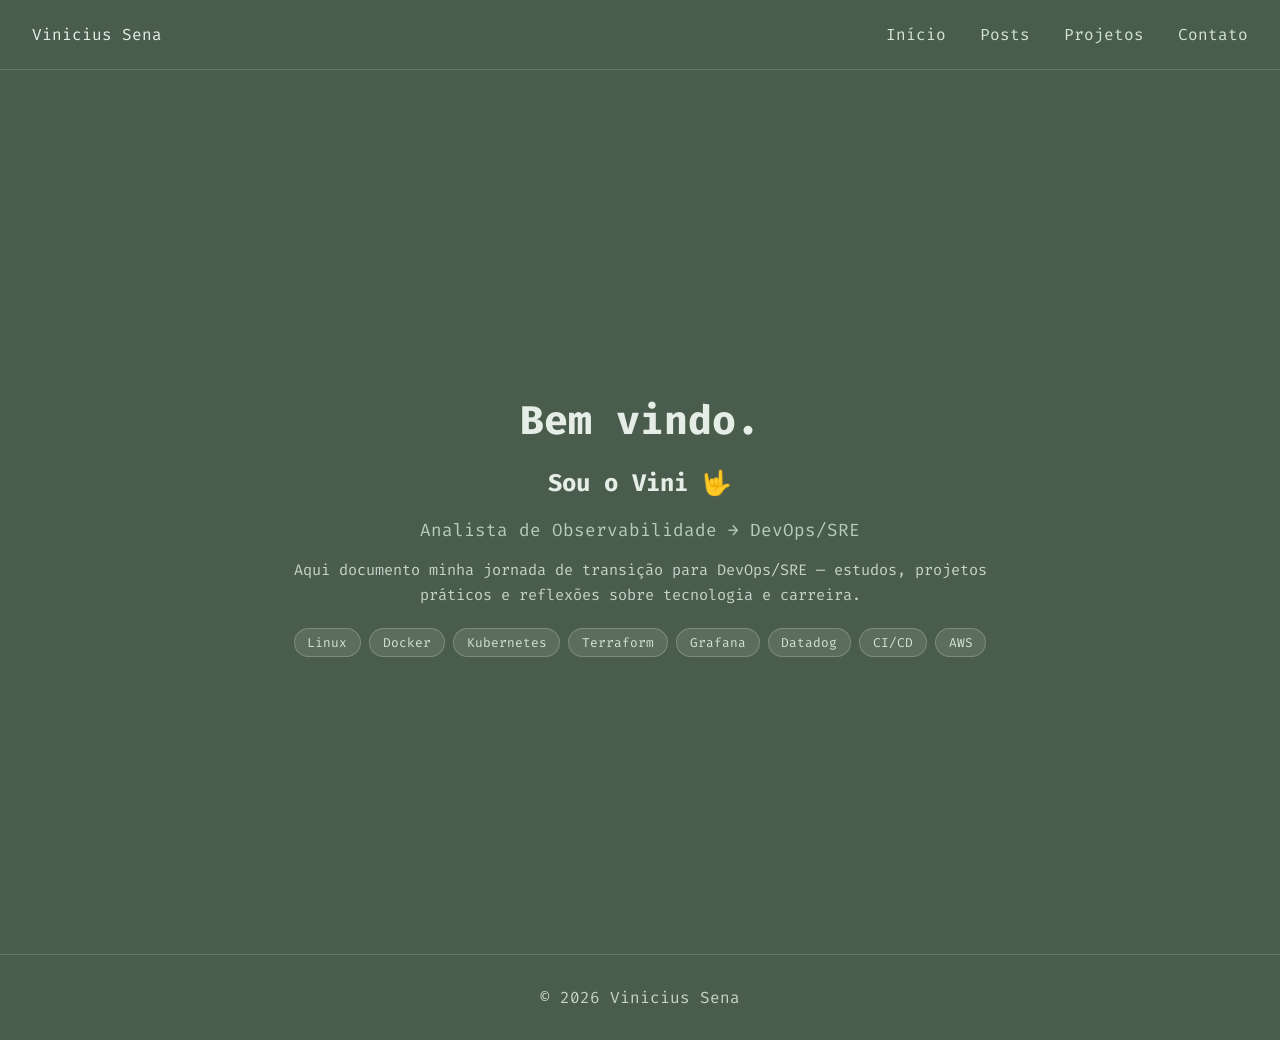
==== index.html @ 737b6272 "Change language from English to Portuguese" ====
<!DOCTYPE html>
<html lang="pt-BR">
<head>
  <meta charset="UTF-8" />
  <meta name="viewport" content="width=device-width, initial-scale=1.0" />
  <title>Vinicius Sena</title>

  <link href="https://fonts.googleapis.com/css2?family=Fira+Code:wght@300;400;500;600&display=swap" rel="stylesheet">
  <link href="https://cdnjs.cloudflare.com/ajax/libs/font-awesome/6.5.0/css/all.min.css" rel="stylesheet">

  <style>
    body {
      margin: 0;
      font-family: 'Fira Code', monospace;
      background-color: #4a5d4c;
      color: #e6ede7;
    }

    header {
      padding: 1.5rem 2rem;
      border-bottom: 1px solid rgba(255,255,255,0.15);
      display: flex;
      justify-content: space-between;
      align-items: center;
    }

    nav a {
      color: #d2e3d4;
      margin-left: 1.5rem;
      text-decoration: none;
      cursor: pointer;
    }

    nav a:hover {
      text-decoration: underline;
    }

    main {
      min-height: calc(100vh - 80px);
      display: flex;
      align-items: center;
      justify-content: center;
      text-align: center;
      padding: 2rem 1rem;
    }

    main.top-align {
      align-items: flex-start;
      padding-top: 3rem;
    }

    .welcome {
      display: none;
      max-width: 700px;
    }

    .welcome.active {
      display: block;
    }

    .welcome h1 {
      font-size: 2.5rem;
      margin-bottom: 0.5rem;
    }

    .welcome .subtitle {
      font-size: 1.1rem;
      color: #b8ccba;
      margin-bottom: 1rem;
    }

    .welcome .description {
      font-size: 0.95rem;
      color: #c7d3c8;
      line-height: 1.7;
    }

    .tags {
      display: flex;
      flex-wrap: wrap;
      gap: 0.5rem;
      justify-content: center;
      margin-top: 1.2rem;
    }

    .tag {
      background: rgba(255,255,255,0.1);
      border: 1px solid rgba(255,255,255,0.2);
      padding: 0.3rem 0.8rem;
      border-radius: 20px;
      font-size: 0.8rem;
      color: #d2e3d4;
    }

    .section {
      display: none;
      max-width: 700px;
      text-align: center;
      width: 100%;
    }

    .section.active {
      display: block;
    }

    .sobre-content {
      text-align: left;
      line-height: 1.8;
    }

    .sobre-content h2 {
      text-align: center;
      margin-bottom: 1.5rem;
    }

    .sobre-content p {
      margin-bottom: 1rem;
      color: #d2e3d4;
    }

    .sobre-content .highlight {
      color: #e6ede7;
      font-weight: 500;
    }

    .contato-links {
      display: flex;
      flex-direction: column;
      gap: 1rem;
      margin-top: 1.5rem;
      align-items: center;
    }

    .contato-links a {
      display: flex;
      align-items: center;
      gap: 0.75rem;
      color: #d2e3d4;
      text-decoration: none;
      background: rgba(255,255,255,0.07);
      border: 1px solid rgba(255,255,255,0.15);
      padding: 0.75rem 1.5rem;
      border-radius: 8px;
      width: 280px;
      transition: background 0.2s;
    }

    .contato-links a:hover {
      background: rgba(255,255,255,0.15);
    }

    footer {
      text-align: center;
      padding: 1rem;
      border-top: 1px solid rgba(255,255,255,0.15);
      color: #c7d3c8;
    }
  </style>
</head>
<body>

  <header>
    <div>Vinicius Sena</div>
    <nav>
      <a onclick="showSection('welcome')">Início</a>
      <a onclick="showSection('posts')">Posts</a>
      <a onclick="showSection('projetos')">Projetos</a>
      <a onclick="showSection('contato')">Contato</a>
    </nav>
  </header>

  <main id="main">

    <div id="welcome" class="welcome active">
      <h1>Bem vindo.</h1><p><h2>Sou o Vini 🤟</h2>
      <p class="subtitle">Analista de Observabilidade → DevOps/SRE</p>
      <p class="description">
        Aqui documento minha jornada de transição para DevOps/SRE — estudos, projetos práticos e reflexões sobre tecnologia e carreira.
      </p>
      <div class="tags">
        <span class="tag">Linux</span>
        <span class="tag">Docker</span>
        <span class="tag">Kubernetes</span>
        <span class="tag">Terraform</span>
        <span class="tag">Grafana</span>
        <span class="tag">Datadog</span>
        <span class="tag">CI/CD</span>
        <span class="tag">AWS</span>
      </div>
    </div>

    <div id="posts" class="section">
      <h2>Posts</h2>
      <p>Em breve vou começar a publicar meus estudos e reflexões aqui.</p>
    </div>

    <div id="projetos" class="section">
      <h2>Projetos</h2>
      <p>Aqui vou compartilhar projetos práticos que estou desenvolvendo.</p>
    </div>

    <div id="contato" class="section">
      <h2>Contato</h2>
      <p style="color:#c7d3c8; margin-bottom: 0.5rem;">Bora trocar uma ideia? Me encontro por aqui:</p>
      <div class="contato-links">
        <a href="http://linkedin.com/in/viniciussena000" target="_blank">
          <i class="fa-brands fa-linkedin"></i> LinkedIn
        </a>
        <a href="https://github.com/viniciussenaa" target="_blank">
          <i class="fa-brands fa-github"></i> GitHub
        </a>
        <a href="https://discord.com/users/360037949141811201" target="_blank">
          <i class="fa-brands fa-discord"></i> Discord
        </a>
        <a href="mailto:viniciussena000@gmail.com">
          <i class="fa-solid fa-envelope"></i> viniciussena000@gmail.com
        </a>
      </div>
    </div>

  </main>

  <footer>
    <p>© 2026 Vinicius Sena</p>
  </footer>

  <script>
    function showSection(sectionId) {
      const welcome = document.getElementById('welcome');
      const sections = document.querySelectorAll('.section');
      const main = document.getElementById('main');

      // esconde tudo
      welcome.classList.remove('active');
      sections.forEach(sec => sec.classList.remove('active'));

      // mostra apenas a seção clicada
      if (sectionId === 'welcome') {
        welcome.classList.add('active');
        main.classList.remove('top-align');
      } else {
        document.getElementById(sectionId).classList.add('active');
        main.classList.add('top-align');
      }
    }
  </script>

</body>
</html>
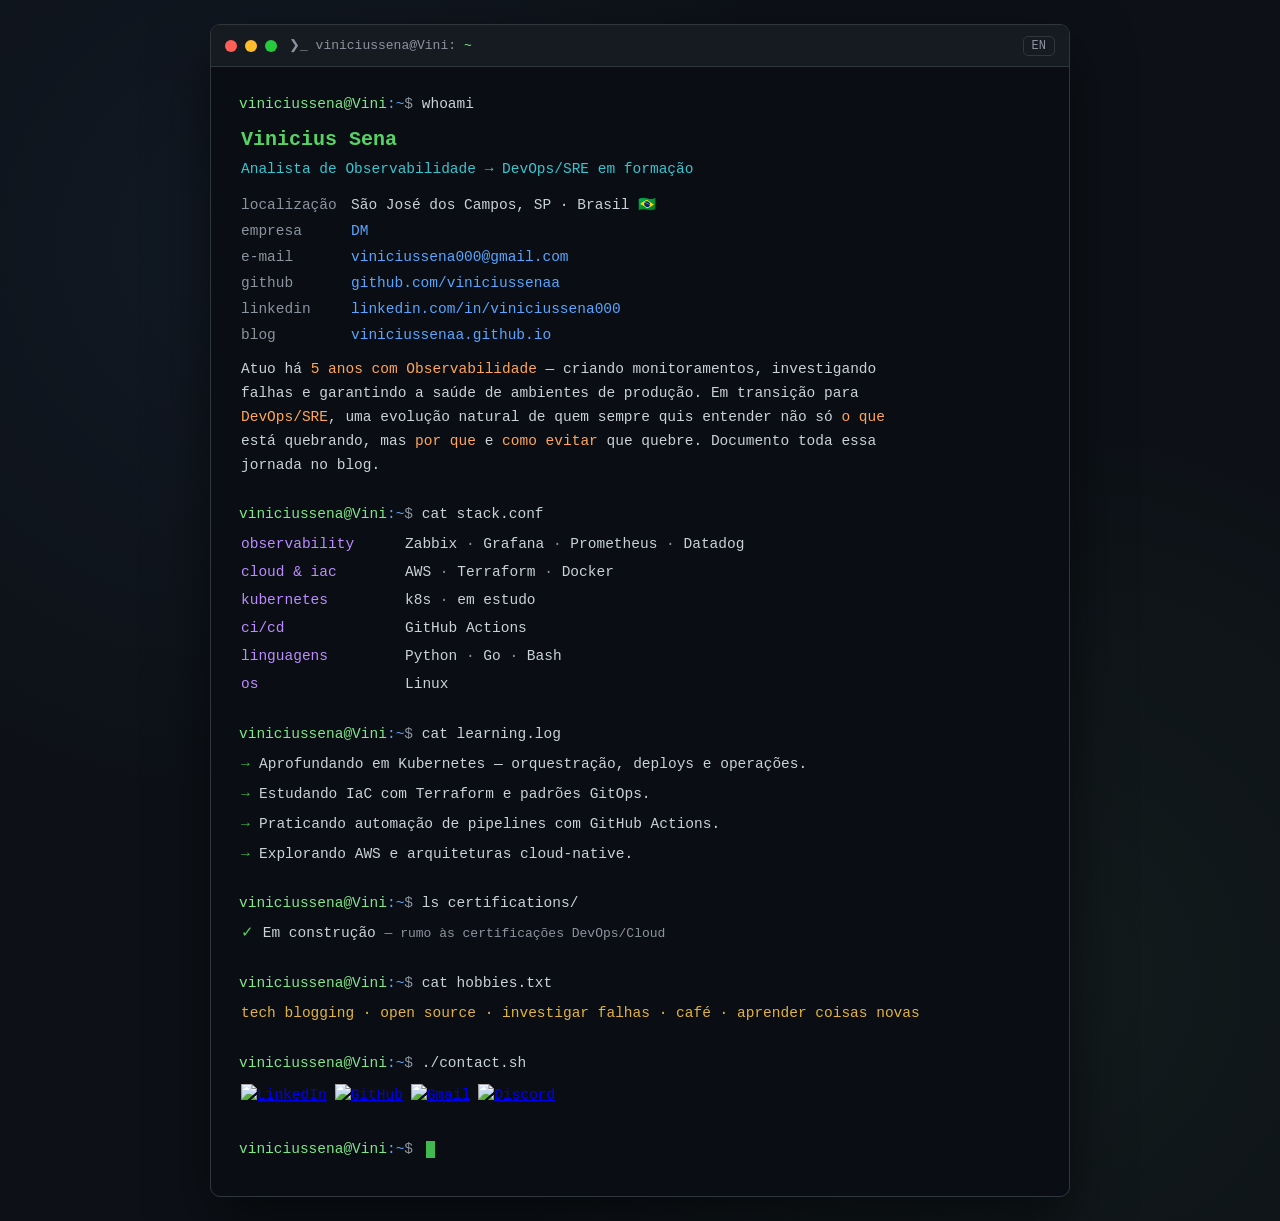
==== commit 91df408c: "Refactor index.html with new styles and layout Updated HTML structure and styles, added terminal-lik" ====
--- a/index.html
+++ b/index.html
@@ -1,249 +1,262 @@
 <!DOCTYPE html>
 <html lang="pt-BR">
 <head>
-  <meta charset="UTF-8" />
-  <meta name="viewport" content="width=device-width, initial-scale=1.0" />
-  <title>Vinicius Sena</title>
-
-  <link href="https://fonts.googleapis.com/css2?family=Fira+Code:wght@300;400;500;600&display=swap" rel="stylesheet">
-  <link href="https://cdnjs.cloudflare.com/ajax/libs/font-awesome/6.5.0/css/all.min.css" rel="stylesheet">
-
-  <style>
-    body {
-      margin: 0;
-      font-family: 'Fira Code', monospace;
-      background-color: #4a5d4c;
-      color: #e6ede7;
-    }
-
-    header {
-      padding: 1.5rem 2rem;
-      border-bottom: 1px solid rgba(255,255,255,0.15);
-      display: flex;
-      justify-content: space-between;
-      align-items: center;
-    }
-
-    nav a {
-      color: #d2e3d4;
-      margin-left: 1.5rem;
-      text-decoration: none;
-      cursor: pointer;
-    }
-
-    nav a:hover {
-      text-decoration: underline;
-    }
-
-    main {
-      min-height: calc(100vh - 80px);
-      display: flex;
-      align-items: center;
-      justify-content: center;
-      text-align: center;
-      padding: 2rem 1rem;
-    }
-
-    main.top-align {
-      align-items: flex-start;
-      padding-top: 3rem;
-    }
-
-    .welcome {
-      display: none;
-      max-width: 700px;
-    }
-
-    .welcome.active {
-      display: block;
-    }
-
-    .welcome h1 {
-      font-size: 2.5rem;
-      margin-bottom: 0.5rem;
-    }
-
-    .welcome .subtitle {
-      font-size: 1.1rem;
-      color: #b8ccba;
-      margin-bottom: 1rem;
-    }
-
-    .welcome .description {
-      font-size: 0.95rem;
-      color: #c7d3c8;
-      line-height: 1.7;
-    }
-
-    .tags {
-      display: flex;
-      flex-wrap: wrap;
-      gap: 0.5rem;
-      justify-content: center;
-      margin-top: 1.2rem;
-    }
-
-    .tag {
-      background: rgba(255,255,255,0.1);
-      border: 1px solid rgba(255,255,255,0.2);
-      padding: 0.3rem 0.8rem;
-      border-radius: 20px;
-      font-size: 0.8rem;
-      color: #d2e3d4;
-    }
-
-    .section {
-      display: none;
-      max-width: 700px;
-      text-align: center;
-      width: 100%;
-    }
-
-    .section.active {
-      display: block;
-    }
-
-    .sobre-content {
-      text-align: left;
-      line-height: 1.8;
-    }
-
-    .sobre-content h2 {
-      text-align: center;
-      margin-bottom: 1.5rem;
-    }
-
-    .sobre-content p {
-      margin-bottom: 1rem;
-      color: #d2e3d4;
-    }
-
-    .sobre-content .highlight {
-      color: #e6ede7;
-      font-weight: 500;
-    }
-
-    .contato-links {
-      display: flex;
-      flex-direction: column;
-      gap: 1rem;
-      margin-top: 1.5rem;
-      align-items: center;
-    }
-
-    .contato-links a {
-      display: flex;
-      align-items: center;
-      gap: 0.75rem;
-      color: #d2e3d4;
-      text-decoration: none;
-      background: rgba(255,255,255,0.07);
-      border: 1px solid rgba(255,255,255,0.15);
-      padding: 0.75rem 1.5rem;
-      border-radius: 8px;
-      width: 280px;
-      transition: background 0.2s;
-    }
-
-    .contato-links a:hover {
-      background: rgba(255,255,255,0.15);
-    }
-
-    footer {
-      text-align: center;
-      padding: 1rem;
-      border-top: 1px solid rgba(255,255,255,0.15);
-      color: #c7d3c8;
-    }
-  </style>
+<meta charset="UTF-8" />
+<meta name="viewport" content="width=device-width, initial-scale=1.0" />
+<title>viniciussena@Vini: ~</title>
+<style>
+  :root {
+    --bg: #0d1117;
+    --term-bg: #0a0e14;
+    --header-bg: #161b22;
+    --border: #30363d;
+    --text: #c9d1d9;
+    --muted: #8b949e;
+    --green: #3fb950;
+    --green-bright: #56d364;
+    --blue: #58a6ff;
+    --cyan: #39c5cf;
+    --purple: #bc8cff;
+    --orange: #ffa657;
+    --yellow: #e3b341;
+    --prompt: #7ee787;
+    --red: #ff7b72;
+  }
+
+  * { margin: 0; padding: 0; box-sizing: border-box; }
+
+  body {
+    background: var(--bg);
+    font-family: "SFMono-Regular", "JetBrains Mono", "Fira Code", Consolas, "Courier New", monospace;
+    color: var(--text);
+    min-height: 100vh;
+    display: flex;
+    align-items: center;
+    justify-content: center;
+    padding: 24px;
+    line-height: 1.65;
+    background-image:
+      radial-gradient(circle at 20% 20%, rgba(88,166,255,0.06), transparent 40%),
+      radial-gradient(circle at 80% 80%, rgba(126,231,135,0.05), transparent 40%);
+  }
+
+  .terminal {
+    width: 100%;
+    max-width: 860px;
+    background: var(--term-bg);
+    border: 1px solid var(--border);
+    border-radius: 10px;
+    box-shadow: 0 24px 60px rgba(0,0,0,0.55);
+    overflow: hidden;
+  }
+
+  /* Title bar */
+  .titlebar {
+    background: var(--header-bg);
+    padding: 10px 14px;
+    display: flex;
+    align-items: center;
+    gap: 12px;
+    border-bottom: 1px solid var(--border);
+    user-select: none;
+  }
+  .tabname {
+    color: var(--muted);
+    font-size: 13px;
+    flex: 1;
+    display: flex;
+    align-items: center;
+    gap: 8px;
+  }
+  .tabname .pwd { color: var(--prompt); }
+  .controls { display: flex; gap: 8px; }
+  .dot {
+    width: 12px; height: 12px; border-radius: 50%;
+    display: inline-block;
+  }
+  .dot.r { background: #ff5f56; }
+  .dot.y { background: #ffbd2e; }
+  .dot.g { background: #27c93f; }
+  .lang-toggle {
+    color: var(--muted);
+    font-size: 12px;
+    border: 1px solid var(--border);
+    border-radius: 5px;
+    padding: 2px 8px;
+    cursor: pointer;
+    background: transparent;
+    font-family: inherit;
+  }
+  .lang-toggle:hover { color: var(--green); border-color: var(--green); }
+
+  /* Body */
+  .screen {
+    padding: 26px 28px 34px;
+    font-size: 14.5px;
+  }
+
+  .prompt-line {
+    margin-top: 26px;
+    color: var(--muted);
+  }
+  .prompt-line:first-child { margin-top: 0; }
+  .user { color: var(--prompt); }
+  .path { color: var(--blue); }
+  .dollar { color: var(--muted); }
+  .cmd { color: var(--text); }
+
+  .output { margin-top: 6px; margin-left: 2px; }
+
+  h1.name {
+    font-size: 20px;
+    color: var(--green-bright);
+    margin-bottom: 2px;
+    font-weight: 700;
+  }
+  .role { color: var(--cyan); margin-bottom: 12px; }
+
+  .kv { margin: 2px 0; }
+  .kv .label { color: var(--muted); display: inline-block; min-width: 110px; }
+  .kv a { color: var(--blue); text-decoration: none; }
+  .kv a:hover { text-decoration: underline; color: var(--green-bright); }
+
+  .desc { color: var(--text); max-width: 680px; margin-top: 10px; }
+  .desc em { color: var(--orange); font-style: normal; }
+
+  /* stack table */
+  .stack-row { display: flex; gap: 14px; margin: 4px 0; flex-wrap: wrap; }
+  .stack-row .cat { color: var(--purple); min-width: 150px; display: inline-block; }
+  .stack-row .vals { color: var(--text); }
+  .dotsep { color: var(--muted); }
+
+  /* experience */
+  .exp-title { color: var(--green-bright); font-weight: 600; }
+  .exp-meta { color: var(--muted); font-size: 13px; margin-bottom: 6px; }
+  .exp-item { margin: 6px 0; padding-left: 18px; position: relative; max-width: 700px; }
+  .exp-item::before { content: "→"; position: absolute; left: 0; color: var(--green); }
+
+  .cert { margin: 4px 0; }
+  .cert .ok { color: var(--green-bright); }
+  .cert a { color: var(--blue); text-decoration: none; }
+  .cert a:hover { text-decoration: underline; }
+  .cert .issuer { color: var(--muted); font-size: 13px; }
+
+  .hobbies { color: var(--yellow); }
+
+  .footer-cmd { margin-top: 28px; }
+  .cursor {
+    display: inline-block;
+    width: 9px; height: 17px;
+    background: var(--green);
+    vertical-align: middle;
+    margin-left: 4px;
+    animation: blink 1.1s step-start infinite;
+  }
+  @keyframes blink { 50% { opacity: 0; } }
+
+  .badges { margin-top: 8px; display: flex; gap: 8px; flex-wrap: wrap; }
+  .badges a { display: inline-block; }
+  .badges img { display: block; height: 26px; }
+
+  @media (max-width: 600px) {
+    body { padding: 10px; }
+    .screen { padding: 18px 16px 26px; font-size: 13.5px; }
+    .stack-row .cat { min-width: 120px; }
+    .kv .label { min-width: 90px; }
+  }
+</style>
 </head>
 <body>
-
-  <header>
-    <div>Vinicius Sena</div>
-    <nav>
-      <a onclick="showSection('welcome')">Início</a>
-      <a onclick="showSection('posts')">Posts</a>
-      <a onclick="showSection('projetos')">Projetos</a>
-      <a onclick="showSection('contato')">Contato</a>
-    </nav>
-  </header>
-
-  <main id="main">
-
-    <div id="welcome" class="welcome active">
-      <h1>Bem vindo.</h1><p><h2>Sou o Vini 🤟</h2>
-      <p class="subtitle">Analista de Observabilidade → DevOps/SRE</p>
-      <p class="description">
-        Aqui documento minha jornada de transição para DevOps/SRE — estudos, projetos práticos e reflexões sobre tecnologia e carreira.
-      </p>
-      <div class="tags">
-        <span class="tag">Linux</span>
-        <span class="tag">Docker</span>
-        <span class="tag">Kubernetes</span>
-        <span class="tag">Terraform</span>
-        <span class="tag">Grafana</span>
-        <span class="tag">Datadog</span>
-        <span class="tag">CI/CD</span>
-        <span class="tag">AWS</span>
-      </div>
+  <div class="terminal">
+    <div class="titlebar">
+      <div class="controls">
+        <span class="dot r"></span>
+        <span class="dot y"></span>
+        <span class="dot g"></span>
+      </div>
+      <div class="tabname">❯_ viniciussena@Vini: <span class="pwd">~</span></div>
+      <button class="lang-toggle" id="langBtn">EN</button>
     </div>
 
-    <div id="posts" class="section">
-      <h2>Posts</h2>
-      <p>Em breve vou começar a publicar meus estudos e reflexões aqui.</p>
+    <div class="screen">
+
+      <!-- whoami -->
+      <div class="prompt-line"><span class="user">viniciussena@Vini</span><span class="path">:~</span><span class="dollar">$</span> <span class="cmd">whoami</span></div>
+      <div class="output">
+        <h1 class="name">Vinicius Sena</h1>
+        <div class="role">Analista de Observabilidade → DevOps/SRE em formação</div>
+        <div class="kv"><span class="label">localização</span>São José dos Campos, SP · Brasil 🇧🇷</div>
+        <div class="kv"><span class="label">empresa</span><a href="https://dm.com.br" target="_blank" rel="noopener">DM</a></div>
+        <div class="kv"><span class="label">e-mail</span><a href="mailto:viniciussena000@gmail.com">viniciussena000@gmail.com</a></div>
+        <div class="kv"><span class="label">github</span><a href="https://github.com/viniciussenaa" target="_blank" rel="noopener">github.com/viniciussenaa</a></div>
+        <div class="kv"><span class="label">linkedin</span><a href="https://linkedin.com/in/viniciussena000" target="_blank" rel="noopener">linkedin.com/in/viniciussena000</a></div>
+        <div class="kv"><span class="label">blog</span><a href="https://viniciussenaa.github.io" target="_blank" rel="noopener">viniciussenaa.github.io</a></div>
+        <div class="desc">
+          Atuo há <em>5 anos com Observabilidade</em> — criando monitoramentos, investigando falhas
+          e garantindo a saúde de ambientes de produção. Em transição para <em>DevOps/SRE</em>,
+          uma evolução natural de quem sempre quis entender não só <em>o que</em> está quebrando,
+          mas <em>por que</em> e <em>como evitar</em> que quebre. Documento toda essa jornada no blog.
+        </div>
+      </div>
+
+      <!-- stack -->
+      <div class="prompt-line"><span class="user">viniciussena@Vini</span><span class="path">:~</span><span class="dollar">$</span> <span class="cmd">cat stack.conf</span></div>
+      <div class="output">
+        <div class="stack-row"><span class="cat">observability</span><span class="vals">Zabbix <span class="dotsep">·</span> Grafana <span class="dotsep">·</span> Prometheus <span class="dotsep">·</span> Datadog</span></div>
+        <div class="stack-row"><span class="cat">cloud & iac</span><span class="vals">AWS <span class="dotsep">·</span> Terraform <span class="dotsep">·</span> Docker</span></div>
+        <div class="stack-row"><span class="cat">kubernetes</span><span class="vals">k8s <span class="dotsep">·</span> em estudo</span></div>
+        <div class="stack-row"><span class="cat">ci/cd</span><span class="vals">GitHub Actions</span></div>
+        <div class="stack-row"><span class="cat">linguagens</span><span class="vals">Python <span class="dotsep">·</span> Go <span class="dotsep">·</span> Bash</span></div>
+        <div class="stack-row"><span class="cat">os</span><span class="vals">Linux</span></div>
+      </div>
+
+      <!-- learning -->
+      <div class="prompt-line"><span class="user">viniciussena@Vini</span><span class="path">:~</span><span class="dollar">$</span> <span class="cmd">cat learning.log</span></div>
+      <div class="output">
+        <div class="exp-item">Aprofundando em Kubernetes — orquestração, deploys e operações.</div>
+        <div class="exp-item">Estudando IaC com Terraform e padrões GitOps.</div>
+        <div class="exp-item">Praticando automação de pipelines com GitHub Actions.</div>
+        <div class="exp-item">Explorando AWS e arquiteturas cloud-native.</div>
+      </div>
+
+      <!-- certifications -->
+      <div class="prompt-line"><span class="user">viniciussena@Vini</span><span class="path">:~</span><span class="dollar">$</span> <span class="cmd">ls certifications/</span></div>
+      <div class="output">
+        <div class="cert"><span class="ok">✓</span> Em construção <span class="issuer">— rumo às certificações DevOps/Cloud</span></div>
+      </div>
+
+      <!-- hobbies -->
+      <div class="prompt-line"><span class="user">viniciussena@Vini</span><span class="path">:~</span><span class="dollar">$</span> <span class="cmd">cat hobbies.txt</span></div>
+      <div class="output">
+        <div class="hobbies">tech blogging · open source · investigar falhas · café · aprender coisas novas</div>
+      </div>
+
+      <!-- contact / social badges -->
+      <div class="prompt-line"><span class="user">viniciussena@Vini</span><span class="path">:~</span><span class="dollar">$</span> <span class="cmd">./contact.sh</span></div>
+      <div class="output">
+        <div class="badges">
+          <a href="https://linkedin.com/in/viniciussena000" target="_blank" rel="noopener"><img src="https://img.shields.io/badge/LinkedIn-0A66C2?style=for-the-badge&logo=linkedin&logoColor=white" alt="LinkedIn" /></a>
+          <a href="https://github.com/viniciussenaa" target="_blank" rel="noopener"><img src="https://img.shields.io/badge/GitHub-181717?style=for-the-badge&logo=github&logoColor=white" alt="GitHub" /></a>
+          <a href="mailto:viniciussena000@gmail.com"><img src="https://img.shields.io/badge/Gmail-EA4335?style=for-the-badge&logo=gmail&logoColor=white" alt="Gmail" /></a>
+          <a href="https://discord.com/users/360037949141811201" target="_blank" rel="noopener"><img src="https://img.shields.io/badge/Discord-5865F2?style=for-the-badge&logo=discord&logoColor=white" alt="Discord" /></a>
+        </div>
+      </div>
+
+      <!-- final prompt -->
+      <div class="prompt-line footer-cmd"><span class="user">viniciussena@Vini</span><span class="path">:~</span><span class="dollar">$</span> <span class="cursor"></span></div>
+
     </div>
-
-    <div id="projetos" class="section">
-      <h2>Projetos</h2>
-      <p>Aqui vou compartilhar projetos práticos que estou desenvolvendo.</p>
-    </div>
-
-    <div id="contato" class="section">
-      <h2>Contato</h2>
-      <p style="color:#c7d3c8; margin-bottom: 0.5rem;">Bora trocar uma ideia? Me encontro por aqui:</p>
-      <div class="contato-links">
-        <a href="http://linkedin.com/in/viniciussena000" target="_blank">
-          <i class="fa-brands fa-linkedin"></i> LinkedIn
-        </a>
-        <a href="https://github.com/viniciussenaa" target="_blank">
-          <i class="fa-brands fa-github"></i> GitHub
-        </a>
-        <a href="https://discord.com/users/360037949141811201" target="_blank">
-          <i class="fa-brands fa-discord"></i> Discord
-        </a>
-        <a href="mailto:viniciussena000@gmail.com">
-          <i class="fa-solid fa-envelope"></i> viniciussena000@gmail.com
-        </a>
-      </div>
-    </div>
-
-  </main>
-
-  <footer>
-    <p>© 2026 Vinicius Sena</p>
-  </footer>
+  </div>
 
   <script>
-    function showSection(sectionId) {
-      const welcome = document.getElementById('welcome');
-      const sections = document.querySelectorAll('.section');
-      const main = document.getElementById('main');
-
-      // esconde tudo
-      welcome.classList.remove('active');
-      sections.forEach(sec => sec.classList.remove('active'));
-
-      // mostra apenas a seção clicada
-      if (sectionId === 'welcome') {
-        welcome.classList.add('active');
-        main.classList.remove('top-align');
-      } else {
-        document.getElementById(sectionId).classList.add('active');
-        main.classList.add('top-align');
-      }
-    }
+    // Simple EN/PT toggle for the language button (visual only placeholder)
+    const btn = document.getElementById('langBtn');
+    let pt = true;
+    btn.addEventListener('click', function () {
+      pt = !pt;
+      btn.textContent = pt ? 'EN' : 'PT';
+      // (Optional) você pode implementar i18n completo depois.
+    });
   </script>
-
 </body>
 </html>
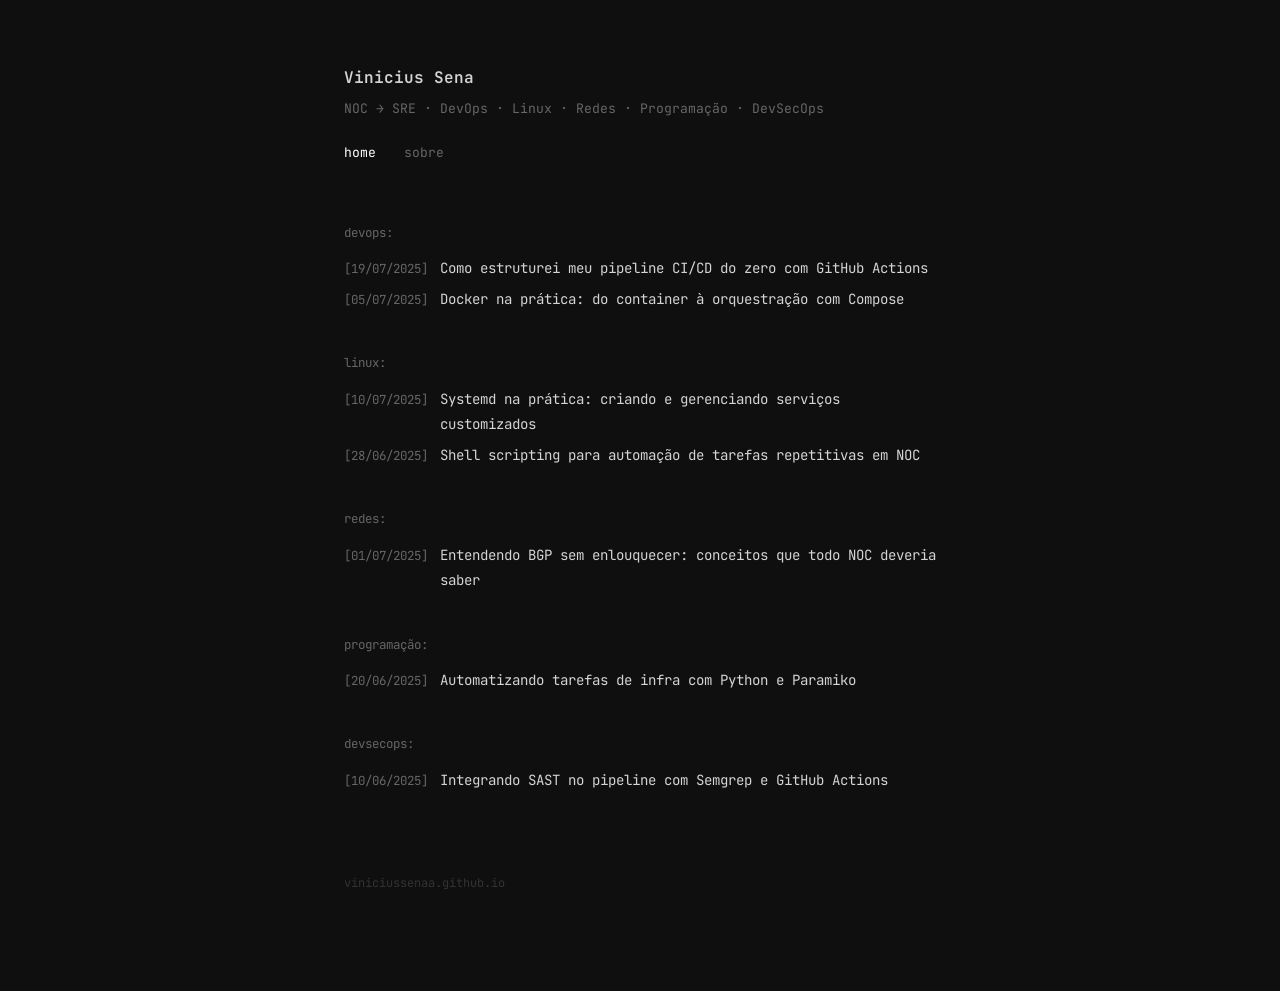
==== commit 35c593cb: "novo layout teste" ====
--- a/index.html
+++ b/index.html
@@ -1,262 +1,84 @@
 <!DOCTYPE html>
 <html lang="pt-BR">
 <head>
-<meta charset="UTF-8" />
-<meta name="viewport" content="width=device-width, initial-scale=1.0" />
-<title>viniciussena@Vini: ~</title>
-<style>
-  :root {
-    --bg: #0d1117;
-    --term-bg: #0a0e14;
-    --header-bg: #161b22;
-    --border: #30363d;
-    --text: #c9d1d9;
-    --muted: #8b949e;
-    --green: #3fb950;
-    --green-bright: #56d364;
-    --blue: #58a6ff;
-    --cyan: #39c5cf;
-    --purple: #bc8cff;
-    --orange: #ffa657;
-    --yellow: #e3b341;
-    --prompt: #7ee787;
-    --red: #ff7b72;
-  }
-
-  * { margin: 0; padding: 0; box-sizing: border-box; }
-
-  body {
-    background: var(--bg);
-    font-family: "SFMono-Regular", "JetBrains Mono", "Fira Code", Consolas, "Courier New", monospace;
-    color: var(--text);
-    min-height: 100vh;
-    display: flex;
-    align-items: center;
-    justify-content: center;
-    padding: 24px;
-    line-height: 1.65;
-    background-image:
-      radial-gradient(circle at 20% 20%, rgba(88,166,255,0.06), transparent 40%),
-      radial-gradient(circle at 80% 80%, rgba(126,231,135,0.05), transparent 40%);
-  }
-
-  .terminal {
-    width: 100%;
-    max-width: 860px;
-    background: var(--term-bg);
-    border: 1px solid var(--border);
-    border-radius: 10px;
-    box-shadow: 0 24px 60px rgba(0,0,0,0.55);
-    overflow: hidden;
-  }
-
-  /* Title bar */
-  .titlebar {
-    background: var(--header-bg);
-    padding: 10px 14px;
-    display: flex;
-    align-items: center;
-    gap: 12px;
-    border-bottom: 1px solid var(--border);
-    user-select: none;
-  }
-  .tabname {
-    color: var(--muted);
-    font-size: 13px;
-    flex: 1;
-    display: flex;
-    align-items: center;
-    gap: 8px;
-  }
-  .tabname .pwd { color: var(--prompt); }
-  .controls { display: flex; gap: 8px; }
-  .dot {
-    width: 12px; height: 12px; border-radius: 50%;
-    display: inline-block;
-  }
-  .dot.r { background: #ff5f56; }
-  .dot.y { background: #ffbd2e; }
-  .dot.g { background: #27c93f; }
-  .lang-toggle {
-    color: var(--muted);
-    font-size: 12px;
-    border: 1px solid var(--border);
-    border-radius: 5px;
-    padding: 2px 8px;
-    cursor: pointer;
-    background: transparent;
-    font-family: inherit;
-  }
-  .lang-toggle:hover { color: var(--green); border-color: var(--green); }
-
-  /* Body */
-  .screen {
-    padding: 26px 28px 34px;
-    font-size: 14.5px;
-  }
-
-  .prompt-line {
-    margin-top: 26px;
-    color: var(--muted);
-  }
-  .prompt-line:first-child { margin-top: 0; }
-  .user { color: var(--prompt); }
-  .path { color: var(--blue); }
-  .dollar { color: var(--muted); }
-  .cmd { color: var(--text); }
-
-  .output { margin-top: 6px; margin-left: 2px; }
-
-  h1.name {
-    font-size: 20px;
-    color: var(--green-bright);
-    margin-bottom: 2px;
-    font-weight: 700;
-  }
-  .role { color: var(--cyan); margin-bottom: 12px; }
-
-  .kv { margin: 2px 0; }
-  .kv .label { color: var(--muted); display: inline-block; min-width: 110px; }
-  .kv a { color: var(--blue); text-decoration: none; }
-  .kv a:hover { text-decoration: underline; color: var(--green-bright); }
-
-  .desc { color: var(--text); max-width: 680px; margin-top: 10px; }
-  .desc em { color: var(--orange); font-style: normal; }
-
-  /* stack table */
-  .stack-row { display: flex; gap: 14px; margin: 4px 0; flex-wrap: wrap; }
-  .stack-row .cat { color: var(--purple); min-width: 150px; display: inline-block; }
-  .stack-row .vals { color: var(--text); }
-  .dotsep { color: var(--muted); }
-
-  /* experience */
-  .exp-title { color: var(--green-bright); font-weight: 600; }
-  .exp-meta { color: var(--muted); font-size: 13px; margin-bottom: 6px; }
-  .exp-item { margin: 6px 0; padding-left: 18px; position: relative; max-width: 700px; }
-  .exp-item::before { content: "→"; position: absolute; left: 0; color: var(--green); }
-
-  .cert { margin: 4px 0; }
-  .cert .ok { color: var(--green-bright); }
-  .cert a { color: var(--blue); text-decoration: none; }
-  .cert a:hover { text-decoration: underline; }
-  .cert .issuer { color: var(--muted); font-size: 13px; }
-
-  .hobbies { color: var(--yellow); }
-
-  .footer-cmd { margin-top: 28px; }
-  .cursor {
-    display: inline-block;
-    width: 9px; height: 17px;
-    background: var(--green);
-    vertical-align: middle;
-    margin-left: 4px;
-    animation: blink 1.1s step-start infinite;
-  }
-  @keyframes blink { 50% { opacity: 0; } }
-
-  .badges { margin-top: 8px; display: flex; gap: 8px; flex-wrap: wrap; }
-  .badges a { display: inline-block; }
-  .badges img { display: block; height: 26px; }
-
-  @media (max-width: 600px) {
-    body { padding: 10px; }
-    .screen { padding: 18px 16px 26px; font-size: 13.5px; }
-    .stack-row .cat { min-width: 120px; }
-    .kv .label { min-width: 90px; }
-  }
-</style>
+  <meta charset="UTF-8">
+  <meta name="viewport" content="width=device-width, initial-scale=1.0">
+  <title>Vinicius Sena</title>
+  <link rel="preconnect" href="https://fonts.googleapis.com">
+  <link href="https://fonts.googleapis.com/css2?family=JetBrains+Mono:wght@400;600&display=swap" rel="stylesheet">
+  <link rel="stylesheet" href="style.css">
 </head>
 <body>
-  <div class="terminal">
-    <div class="titlebar">
-      <div class="controls">
-        <span class="dot r"></span>
-        <span class="dot y"></span>
-        <span class="dot g"></span>
-      </div>
-      <div class="tabname">❯_ viniciussena@Vini: <span class="pwd">~</span></div>
-      <button class="lang-toggle" id="langBtn">EN</button>
-    </div>
+<div class="container">
 
-    <div class="screen">
+  <header>
+    <h1>Vinicius Sena</h1>
+    <p>NOC → SRE · DevOps · Linux · Redes · Programação · DevSecOps</p>
+    <nav>
+      <a href="index.html" class="active">home</a>
+      <a href="sobre.html">sobre</a>
+    </nav>
+  </header>
 
-      <!-- whoami -->
-      <div class="prompt-line"><span class="user">viniciussena@Vini</span><span class="path">:~</span><span class="dollar">$</span> <span class="cmd">whoami</span></div>
-      <div class="output">
-        <h1 class="name">Vinicius Sena</h1>
-        <div class="role">Analista de Observabilidade → DevOps/SRE em formação</div>
-        <div class="kv"><span class="label">localização</span>São José dos Campos, SP · Brasil 🇧🇷</div>
-        <div class="kv"><span class="label">empresa</span><a href="https://dm.com.br" target="_blank" rel="noopener">DM</a></div>
-        <div class="kv"><span class="label">e-mail</span><a href="mailto:viniciussena000@gmail.com">viniciussena000@gmail.com</a></div>
-        <div class="kv"><span class="label">github</span><a href="https://github.com/viniciussenaa" target="_blank" rel="noopener">github.com/viniciussenaa</a></div>
-        <div class="kv"><span class="label">linkedin</span><a href="https://linkedin.com/in/viniciussena000" target="_blank" rel="noopener">linkedin.com/in/viniciussena000</a></div>
-        <div class="kv"><span class="label">blog</span><a href="https://viniciussenaa.github.io" target="_blank" rel="noopener">viniciussenaa.github.io</a></div>
-        <div class="desc">
-          Atuo há <em>5 anos com Observabilidade</em> — criando monitoramentos, investigando falhas
-          e garantindo a saúde de ambientes de produção. Em transição para <em>DevOps/SRE</em>,
-          uma evolução natural de quem sempre quis entender não só <em>o que</em> está quebrando,
-          mas <em>por que</em> e <em>como evitar</em> que quebre. Documento toda essa jornada no blog.
-        </div>
-      </div>
-
-      <!-- stack -->
-      <div class="prompt-line"><span class="user">viniciussena@Vini</span><span class="path">:~</span><span class="dollar">$</span> <span class="cmd">cat stack.conf</span></div>
-      <div class="output">
-        <div class="stack-row"><span class="cat">observability</span><span class="vals">Zabbix <span class="dotsep">·</span> Grafana <span class="dotsep">·</span> Prometheus <span class="dotsep">·</span> Datadog</span></div>
-        <div class="stack-row"><span class="cat">cloud & iac</span><span class="vals">AWS <span class="dotsep">·</span> Terraform <span class="dotsep">·</span> Docker</span></div>
-        <div class="stack-row"><span class="cat">kubernetes</span><span class="vals">k8s <span class="dotsep">·</span> em estudo</span></div>
-        <div class="stack-row"><span class="cat">ci/cd</span><span class="vals">GitHub Actions</span></div>
-        <div class="stack-row"><span class="cat">linguagens</span><span class="vals">Python <span class="dotsep">·</span> Go <span class="dotsep">·</span> Bash</span></div>
-        <div class="stack-row"><span class="cat">os</span><span class="vals">Linux</span></div>
-      </div>
-
-      <!-- learning -->
-      <div class="prompt-line"><span class="user">viniciussena@Vini</span><span class="path">:~</span><span class="dollar">$</span> <span class="cmd">cat learning.log</span></div>
-      <div class="output">
-        <div class="exp-item">Aprofundando em Kubernetes — orquestração, deploys e operações.</div>
-        <div class="exp-item">Estudando IaC com Terraform e padrões GitOps.</div>
-        <div class="exp-item">Praticando automação de pipelines com GitHub Actions.</div>
-        <div class="exp-item">Explorando AWS e arquiteturas cloud-native.</div>
-      </div>
-
-      <!-- certifications -->
-      <div class="prompt-line"><span class="user">viniciussena@Vini</span><span class="path">:~</span><span class="dollar">$</span> <span class="cmd">ls certifications/</span></div>
-      <div class="output">
-        <div class="cert"><span class="ok">✓</span> Em construção <span class="issuer">— rumo às certificações DevOps/Cloud</span></div>
-      </div>
-
-      <!-- hobbies -->
-      <div class="prompt-line"><span class="user">viniciussena@Vini</span><span class="path">:~</span><span class="dollar">$</span> <span class="cmd">cat hobbies.txt</span></div>
-      <div class="output">
-        <div class="hobbies">tech blogging · open source · investigar falhas · café · aprender coisas novas</div>
-      </div>
-
-      <!-- contact / social badges -->
-      <div class="prompt-line"><span class="user">viniciussena@Vini</span><span class="path">:~</span><span class="dollar">$</span> <span class="cmd">./contact.sh</span></div>
-      <div class="output">
-        <div class="badges">
-          <a href="https://linkedin.com/in/viniciussena000" target="_blank" rel="noopener"><img src="https://img.shields.io/badge/LinkedIn-0A66C2?style=for-the-badge&logo=linkedin&logoColor=white" alt="LinkedIn" /></a>
-          <a href="https://github.com/viniciussenaa" target="_blank" rel="noopener"><img src="https://img.shields.io/badge/GitHub-181717?style=for-the-badge&logo=github&logoColor=white" alt="GitHub" /></a>
-          <a href="mailto:viniciussena000@gmail.com"><img src="https://img.shields.io/badge/Gmail-EA4335?style=for-the-badge&logo=gmail&logoColor=white" alt="Gmail" /></a>
-          <a href="https://discord.com/users/360037949141811201" target="_blank" rel="noopener"><img src="https://img.shields.io/badge/Discord-5865F2?style=for-the-badge&logo=discord&logoColor=white" alt="Discord" /></a>
-        </div>
-      </div>
-
-      <!-- final prompt -->
-      <div class="prompt-line footer-cmd"><span class="user">viniciussena@Vini</span><span class="path">:~</span><span class="dollar">$</span> <span class="cursor"></span></div>
-
-    </div>
+  <div class="section">
+    <p class="section-title">devops:</p>
+    <ul class="post-list">
+      <li>
+        <span class="date">[19/07/2025]</span>
+        <a href="posts/como-estruturei-meu-pipeline-cicd.html">Como estruturei meu pipeline CI/CD do zero com GitHub Actions</a>
+      </li>
+      <li>
+        <span class="date">[05/07/2025]</span>
+        <a href="posts/docker-na-pratica.html">Docker na prática: do container à orquestração com Compose</a>
+      </li>
+    </ul>
   </div>
 
-  <script>
-    // Simple EN/PT toggle for the language button (visual only placeholder)
-    const btn = document.getElementById('langBtn');
-    let pt = true;
-    btn.addEventListener('click', function () {
-      pt = !pt;
-      btn.textContent = pt ? 'EN' : 'PT';
-      // (Optional) você pode implementar i18n completo depois.
-    });
-  </script>
+  <div class="section">
+    <p class="section-title">linux:</p>
+    <ul class="post-list">
+      <li>
+        <span class="date">[10/07/2025]</span>
+        <a href="posts/systemd-na-pratica.html">Systemd na prática: criando e gerenciando serviços customizados</a>
+      </li>
+      <li>
+        <span class="date">[28/06/2025]</span>
+        <a href="posts/shell-scripting-noc.html">Shell scripting para automação de tarefas repetitivas em NOC</a>
+      </li>
+    </ul>
+  </div>
+
+  <div class="section">
+    <p class="section-title">redes:</p>
+    <ul class="post-list">
+      <li>
+        <span class="date">[01/07/2025]</span>
+        <a href="posts/entendendo-bgp.html">Entendendo BGP sem enlouquecer: conceitos que todo NOC deveria saber</a>
+      </li>
+    </ul>
+  </div>
+
+  <div class="section">
+    <p class="section-title">programação:</p>
+    <ul class="post-list">
+      <li>
+        <span class="date">[20/06/2025]</span>
+        <a href="posts/python-paramiko.html">Automatizando tarefas de infra com Python e Paramiko</a>
+      </li>
+    </ul>
+  </div>
+
+  <div class="section">
+    <p class="section-title">devsecops:</p>
+    <ul class="post-list">
+      <li>
+        <span class="date">[10/06/2025]</span>
+        <a href="posts/sast-semgrep-github-actions.html">Integrando SAST no pipeline com Semgrep e GitHub Actions</a>
+      </li>
+    </ul>
+  </div>
+
+  <footer>viniciussenaa.github.io</footer>
+</div>
 </body>
 </html>
--- a/style.css
+++ b/style.css
@@ -0,0 +1,159 @@
+/* Salve como style.css na raiz do projeto */
+
+*, *::before, *::after { box-sizing: border-box; margin: 0; padding: 0; }
+
+:root {
+  --bg:    #0f0f0f;
+  --text:  #d4d4d4;
+  --muted: #666666;
+  --hover: #ffffff;
+  --font:  'JetBrains Mono', 'Fira Code', 'Courier New', monospace;
+}
+
+html { scroll-behavior: smooth; }
+
+body {
+  background: var(--bg);
+  color: var(--text);
+  font-family: var(--font);
+  font-size: 14px;
+  line-height: 1.8;
+  min-height: 100vh;
+}
+
+a {
+  color: var(--text);
+  text-decoration: underline;
+  text-underline-offset: 3px;
+  text-decoration-color: var(--muted);
+}
+a:hover {
+  color: var(--hover);
+  text-decoration-color: var(--hover);
+}
+
+/* LAYOUT */
+.container {
+  max-width: 640px;
+  margin: 0 auto;
+  padding: 4rem 1.5rem 6rem;
+}
+
+/* HEADER */
+header { margin-bottom: 3.5rem; }
+header h1 { font-size: 1rem; font-weight: 600; margin-bottom: 0.25rem; }
+header p  { font-size: 0.82rem; color: var(--muted); }
+
+nav { margin-top: 1.25rem; }
+nav a {
+  font-size: 0.82rem;
+  color: var(--muted);
+  text-decoration: none;
+  margin-right: 1.25rem;
+}
+nav a:hover, nav a.active { color: var(--hover); }
+
+/* INDEX — SECTION */
+.section { margin-bottom: 2.5rem; }
+.section-title { font-size: 0.78rem; color: var(--muted); margin-bottom: 0.75rem; }
+
+.post-list { list-style: none; }
+.post-list li {
+  font-size: 0.88rem;
+  margin-bottom: 0.35rem;
+  display: flex;
+  gap: 0.75rem;
+  align-items: baseline;
+}
+.post-list .date {
+  color: var(--muted);
+  font-size: 0.78rem;
+  white-space: nowrap;
+  flex-shrink: 0;
+}
+.post-list a { text-decoration: none; }
+.post-list a:hover {
+  color: var(--hover);
+  text-decoration: underline;
+  text-underline-offset: 3px;
+}
+
+/* POST PAGE */
+.post-wrapper { padding-top: 1rem; }
+
+.back {
+  font-size: 0.8rem;
+  color: var(--muted);
+  text-decoration: none;
+  display: inline-block;
+  margin-bottom: 2.5rem;
+}
+.back:hover { color: var(--hover); }
+
+.post-wrapper h1 {
+  font-size: 1.1rem;
+  font-weight: 600;
+  margin-bottom: 0.4rem;
+  line-height: 1.4;
+}
+
+.post-meta {
+  font-size: 0.78rem;
+  color: var(--muted);
+  margin-bottom: 2.5rem;
+}
+
+.post-content { font-size: 0.9rem; }
+.post-content h2 { font-size: 0.95rem; margin: 2rem 0 0.5rem; font-weight: 600; }
+.post-content h3 { font-size: 0.88rem; color: var(--muted); margin: 1.5rem 0 0.4rem; font-weight: 600; }
+.post-content p  { margin-bottom: 1rem; }
+.post-content ul,
+.post-content ol { margin: 0.5rem 0 1rem 1.25rem; }
+.post-content li { margin-bottom: 0.25rem; }
+
+.post-content pre {
+  background: #0a0a0a;
+  border: 1px solid #1f1f1f;
+  padding: 1rem 1.2rem;
+  overflow-x: auto;
+  margin: 1.25rem 0;
+  font-size: 0.8rem;
+  line-height: 1.65;
+}
+.post-content code {
+  background: #1a1a1a;
+  padding: 0.1rem 0.35rem;
+  font-size: 0.82rem;
+}
+.post-content pre code { background: none; padding: 0; }
+
+.post-content blockquote {
+  border-left: 2px solid #333;
+  padding: 0.4rem 1rem;
+  color: var(--muted);
+  margin: 1rem 0;
+}
+
+/* SOBRE PAGE */
+.page-content { font-size: 0.9rem; }
+.page-content p { margin-bottom: 1rem; }
+
+.label {
+  font-size: 0.75rem;
+  color: var(--muted);
+  margin: 2rem 0 0.75rem;
+  display: block;
+}
+
+.link-list { list-style: none; }
+.link-list li { margin-bottom: 0.4rem; font-size: 0.88rem; }
+.link-list .arrow { color: var(--muted); margin-right: 0.5rem; }
+
+/* FOOTER */
+footer { margin-top: 5rem; font-size: 0.75rem; color: #333; }
+
+/* RESPONSIVE */
+@media (max-width: 500px) {
+  .container { padding: 2.5rem 1.25rem 4rem; }
+  .post-list li { flex-direction: column; gap: 0.1rem; }
+}
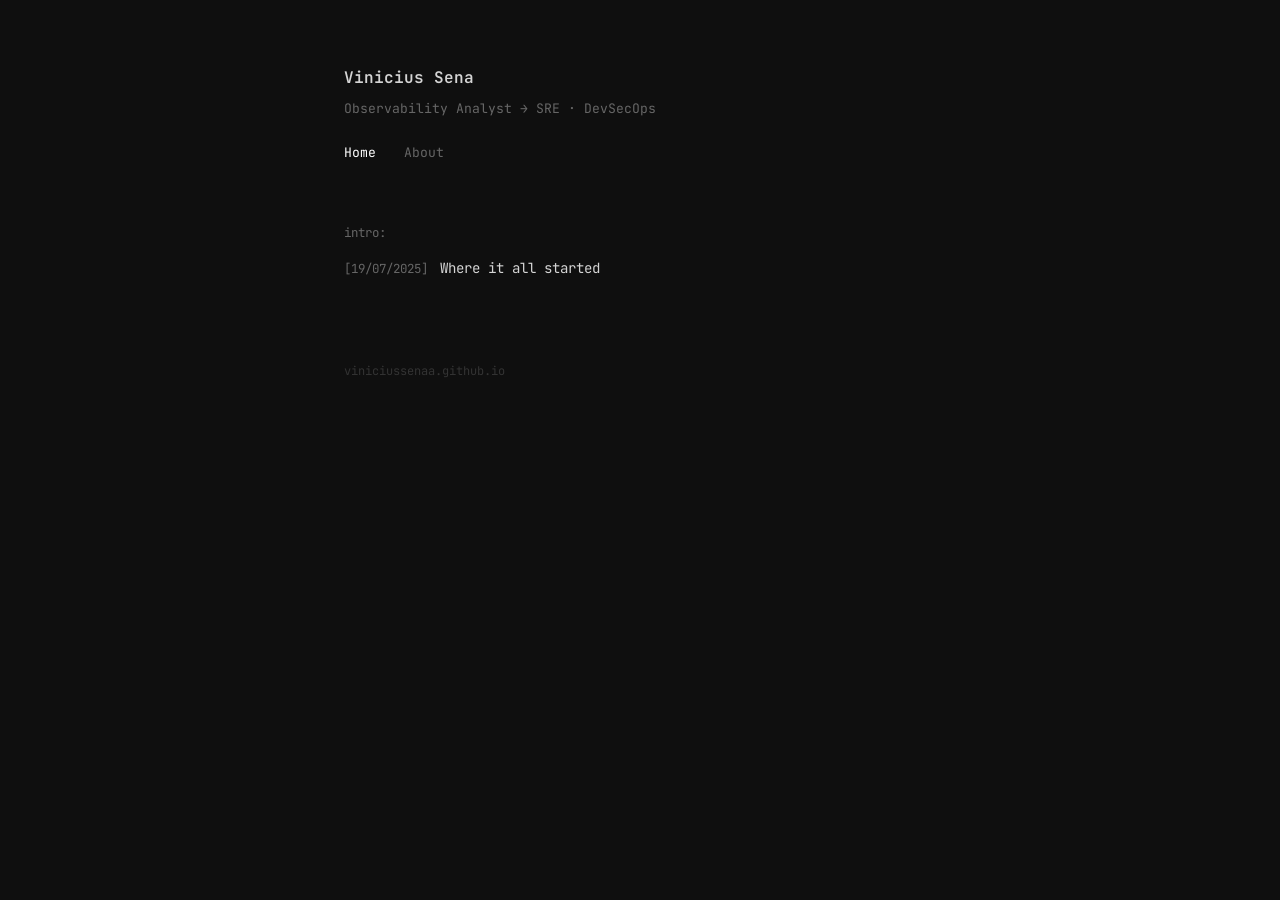
==== commit dcb091d5: "first post and style update" ====
--- a/index.html
+++ b/index.html
@@ -13,70 +13,20 @@
 
   <header>
     <h1>Vinicius Sena</h1>
-    <p>NOC → SRE · DevOps · Linux · Redes · Programação · DevSecOps</p>
+    <p>Observability Analyst → SRE · DevSecOps</p>
     <nav>
-      <a href="index.html" class="active">home</a>
-      <a href="sobre.html">sobre</a>
+      <a href="index.html" class="active">Home</a>
+      <a href="about.html">About</a>
     </nav>
   </header>
 
   <div class="section">
-    <p class="section-title">devops:</p>
+    <p class="section-title">intro:</p>
     <ul class="post-list">
       <li>
         <span class="date">[19/07/2025]</span>
-        <a href="posts/como-estruturei-meu-pipeline-cicd.html">Como estruturei meu pipeline CI/CD do zero com GitHub Actions</a>
+        <a href="posts/where-it-all-started.html">Where it all started</a>
       </li>
-      <li>
-        <span class="date">[05/07/2025]</span>
-        <a href="posts/docker-na-pratica.html">Docker na prática: do container à orquestração com Compose</a>
-      </li>
-    </ul>
-  </div>
-
-  <div class="section">
-    <p class="section-title">linux:</p>
-    <ul class="post-list">
-      <li>
-        <span class="date">[10/07/2025]</span>
-        <a href="posts/systemd-na-pratica.html">Systemd na prática: criando e gerenciando serviços customizados</a>
-      </li>
-      <li>
-        <span class="date">[28/06/2025]</span>
-        <a href="posts/shell-scripting-noc.html">Shell scripting para automação de tarefas repetitivas em NOC</a>
-      </li>
-    </ul>
-  </div>
-
-  <div class="section">
-    <p class="section-title">redes:</p>
-    <ul class="post-list">
-      <li>
-        <span class="date">[01/07/2025]</span>
-        <a href="posts/entendendo-bgp.html">Entendendo BGP sem enlouquecer: conceitos que todo NOC deveria saber</a>
-      </li>
-    </ul>
-  </div>
-
-  <div class="section">
-    <p class="section-title">programação:</p>
-    <ul class="post-list">
-      <li>
-        <span class="date">[20/06/2025]</span>
-        <a href="posts/python-paramiko.html">Automatizando tarefas de infra com Python e Paramiko</a>
-      </li>
-    </ul>
-  </div>
-
-  <div class="section">
-    <p class="section-title">devsecops:</p>
-    <ul class="post-list">
-      <li>
-        <span class="date">[10/06/2025]</span>
-        <a href="posts/sast-semgrep-github-actions.html">Integrando SAST no pipeline com Semgrep e GitHub Actions</a>
-      </li>
-    </ul>
-  </div>
 
   <footer>viniciussenaa.github.io</footer>
 </div>
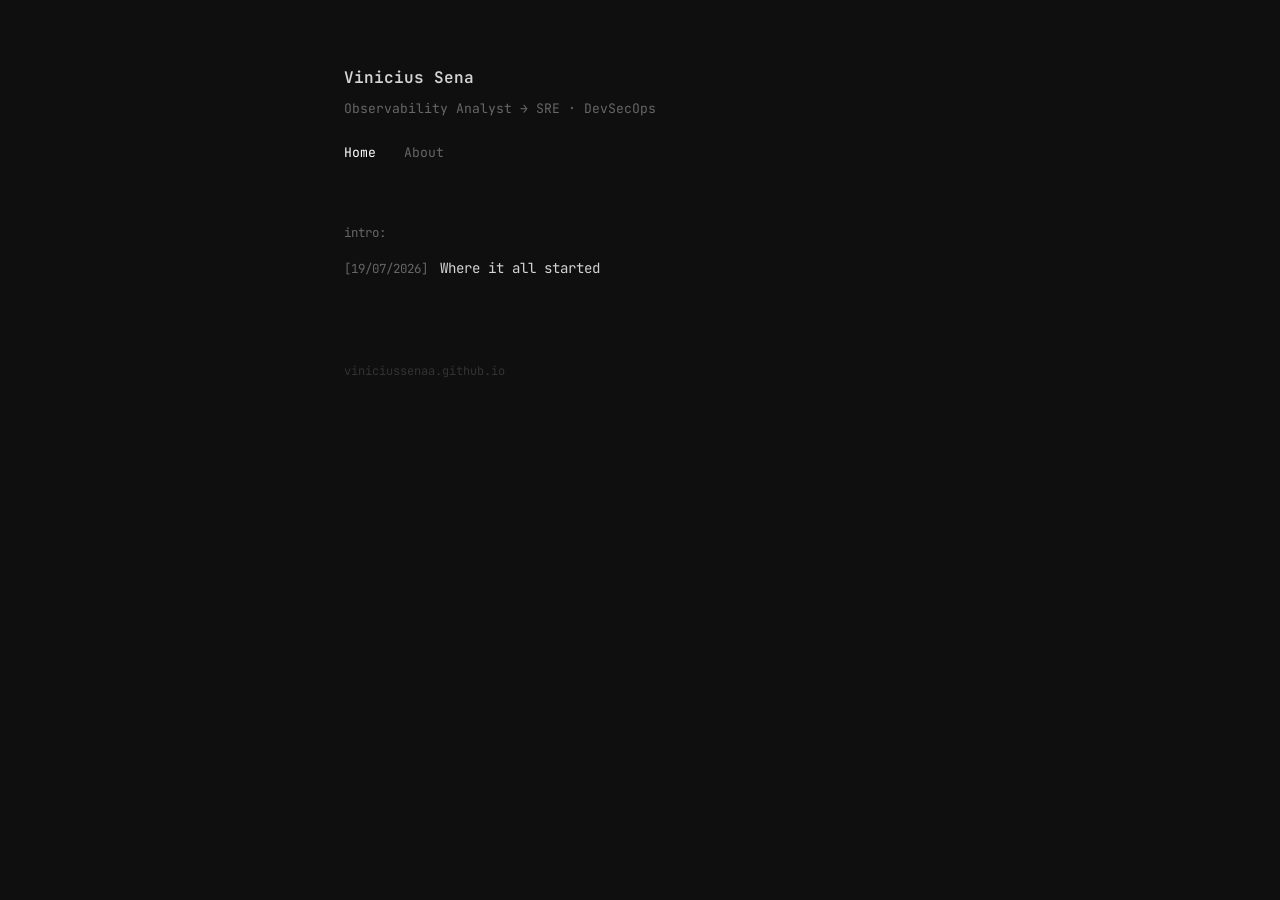
==== commit 7abe9806: "Update date in index.html from 2025 to 2026" ====
--- a/index.html
+++ b/index.html
@@ -24,7 +24,7 @@
     <p class="section-title">intro:</p>
     <ul class="post-list">
       <li>
-        <span class="date">[19/07/2025]</span>
+        <span class="date">[19/07/2026]</span>
         <a href="posts/where-it-all-started.html">Where it all started</a>
       </li>
 
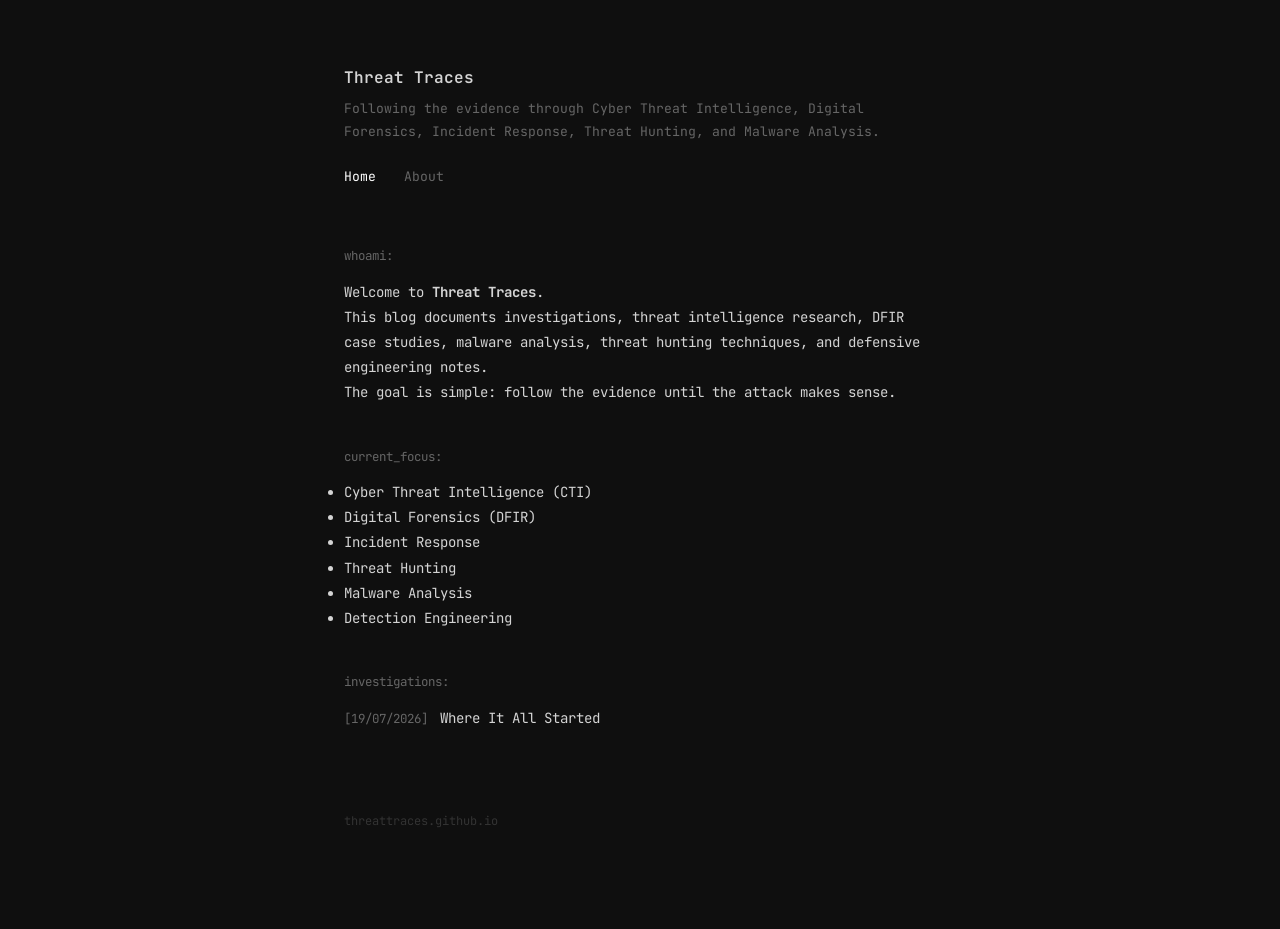
==== commit 943e1c43: "Change title and content for Threat Traces website Updated the website title and content to reflect " ====
--- a/index.html
+++ b/index.html
@@ -1,34 +1,77 @@
 <!DOCTYPE html>
-<html lang="pt-BR">
+<html lang="en">
 <head>
   <meta charset="UTF-8">
   <meta name="viewport" content="width=device-width, initial-scale=1.0">
-  <title>Vinicius Sena</title>
+  <title>Threat Traces</title>
+
   <link rel="preconnect" href="https://fonts.googleapis.com">
   <link href="https://fonts.googleapis.com/css2?family=JetBrains+Mono:wght@400;600&display=swap" rel="stylesheet">
   <link rel="stylesheet" href="style.css">
 </head>
+
 <body>
 <div class="container">
 
   <header>
-    <h1>Vinicius Sena</h1>
-    <p>Observability Analyst → SRE · DevSecOps</p>
+    <h1>Threat Traces</h1>
+    <p>
+      Following the evidence through Cyber Threat Intelligence,
+      Digital Forensics, Incident Response, Threat Hunting, and Malware Analysis.
+    </p>
+
     <nav>
       <a href="index.html" class="active">Home</a>
       <a href="about.html">About</a>
     </nav>
   </header>
 
-  <div class="section">
-    <p class="section-title">intro:</p>
+  <section class="section">
+    <p class="section-title">whoami:</p>
+
+    <p>
+      Welcome to <strong>Threat Traces</strong>.
+    </p>
+
+    <p>
+      This blog documents investigations, threat intelligence research,
+      DFIR case studies, malware analysis, threat hunting techniques,
+      and defensive engineering notes.
+    </p>
+
+    <p>
+      The goal is simple: follow the evidence until the attack makes sense.
+    </p>
+  </section>
+
+  <section class="section">
+    <p class="section-title">current_focus:</p>
+
+    <ul class="focus-list">
+      <li>Cyber Threat Intelligence (CTI)</li>
+      <li>Digital Forensics (DFIR)</li>
+      <li>Incident Response</li>
+      <li>Threat Hunting</li>
+      <li>Malware Analysis</li>
+      <li>Detection Engineering</li>
+    </ul>
+  </section>
+
+  <section class="section">
+    <p class="section-title">investigations:</p>
+
     <ul class="post-list">
       <li>
         <span class="date">[19/07/2026]</span>
-        <a href="posts/where-it-all-started.html">Where it all started</a>
+        <a href="posts/where-it-all-started.html">Where It All Started</a>
       </li>
+    </ul>
+  </section>
 
-  <footer>viniciussenaa.github.io</footer>
+  <footer>
+    <span>threattraces.github.io</span>
+  </footer>
+
 </div>
 </body>
 </html>
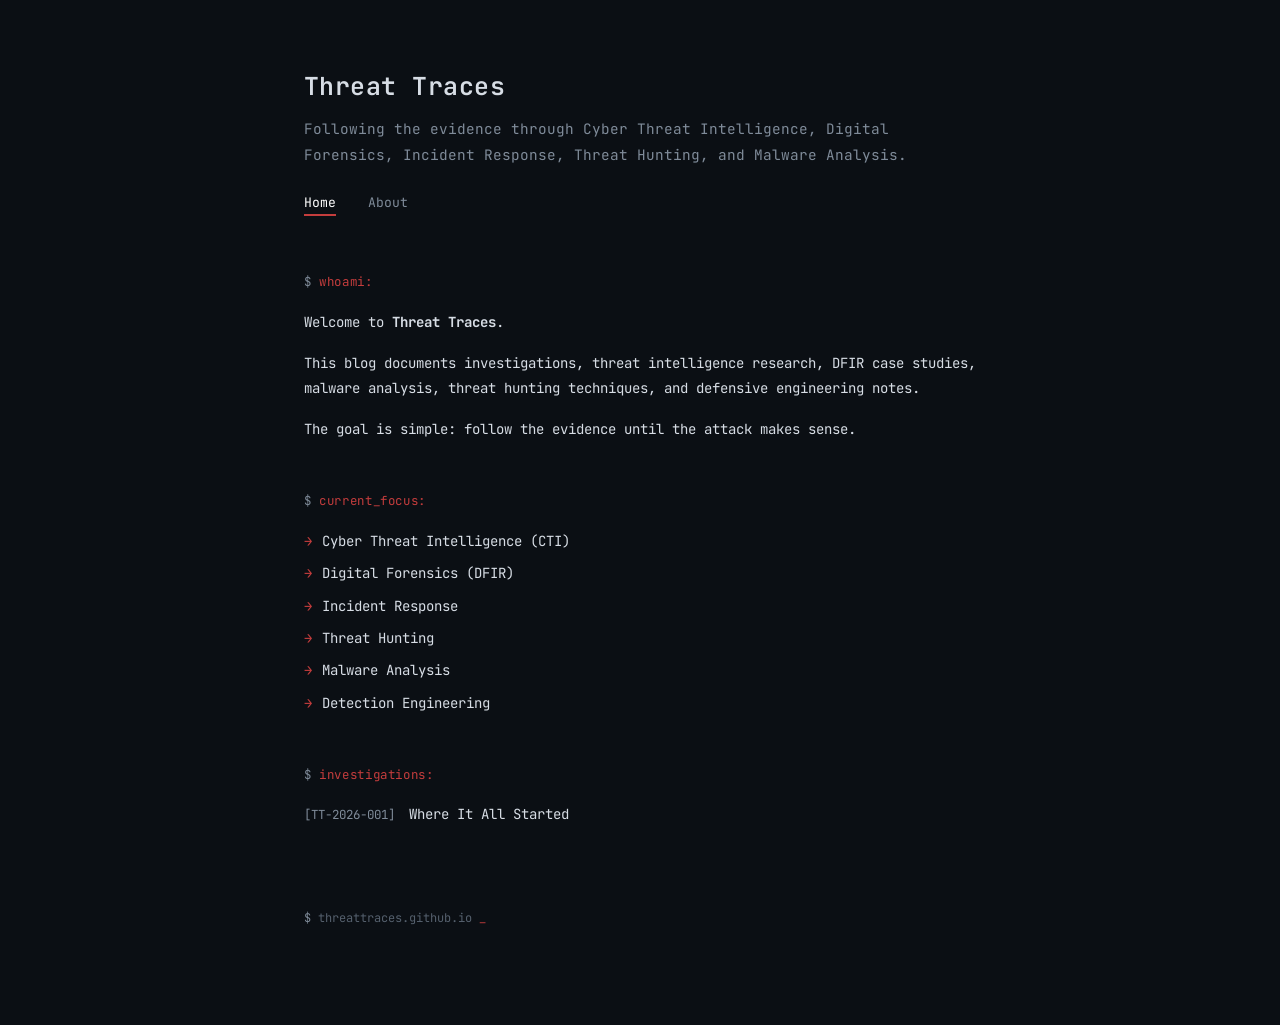
==== commit 0288f9ca: "Update date format in investigations section" ====
--- a/index.html
+++ b/index.html
@@ -62,7 +62,7 @@
 
     <ul class="post-list">
       <li>
-        <span class="date">[19/07/2026]</span>
+        <span class="date">[TT-2026-001]</span>
         <a href="posts/where-it-all-started.html">Where It All Started</a>
       </li>
     </ul>
--- a/style.css
+++ b/style.css
@@ -1,159 +1,376 @@
-/* Salve como style.css na raiz do projeto */
-
-*, *::before, *::after { box-sizing: border-box; margin: 0; padding: 0; }
-
-:root {
-  --bg:    #0f0f0f;
-  --text:  #d4d4d4;
-  --muted: #666666;
-  --hover: #ffffff;
-  --font:  'JetBrains Mono', 'Fira Code', 'Courier New', monospace;
-}
-
-html { scroll-behavior: smooth; }
-
-body {
-  background: var(--bg);
-  color: var(--text);
-  font-family: var(--font);
-  font-size: 14px;
-  line-height: 1.8;
-  min-height: 100vh;
-}
-
-a {
-  color: var(--text);
-  text-decoration: underline;
-  text-underline-offset: 3px;
-  text-decoration-color: var(--muted);
-}
-a:hover {
-  color: var(--hover);
-  text-decoration-color: var(--hover);
-}
-
-/* LAYOUT */
-.container {
-  max-width: 640px;
-  margin: 0 auto;
-  padding: 4rem 1.5rem 6rem;
-}
-
-/* HEADER */
-header { margin-bottom: 3.5rem; }
-header h1 { font-size: 1rem; font-weight: 600; margin-bottom: 0.25rem; }
-header p  { font-size: 0.82rem; color: var(--muted); }
-
-nav { margin-top: 1.25rem; }
-nav a {
-  font-size: 0.82rem;
-  color: var(--muted);
-  text-decoration: none;
-  margin-right: 1.25rem;
-}
-nav a:hover, nav a.active { color: var(--hover); }
-
-/* INDEX — SECTION */
-.section { margin-bottom: 2.5rem; }
-.section-title { font-size: 0.78rem; color: var(--muted); margin-bottom: 0.75rem; }
-
-.post-list { list-style: none; }
-.post-list li {
-  font-size: 0.88rem;
-  margin-bottom: 0.35rem;
-  display: flex;
-  gap: 0.75rem;
-  align-items: baseline;
-}
-.post-list .date {
-  color: var(--muted);
-  font-size: 0.78rem;
-  white-space: nowrap;
-  flex-shrink: 0;
-}
-.post-list a { text-decoration: none; }
-.post-list a:hover {
-  color: var(--hover);
-  text-decoration: underline;
-  text-underline-offset: 3px;
-}
-
-/* POST PAGE */
-.post-wrapper { padding-top: 1rem; }
-
-.back {
-  font-size: 0.8rem;
-  color: var(--muted);
-  text-decoration: none;
-  display: inline-block;
-  margin-bottom: 2.5rem;
-}
-.back:hover { color: var(--hover); }
-
-.post-wrapper h1 {
-  font-size: 1.1rem;
-  font-weight: 600;
-  margin-bottom: 0.4rem;
-  line-height: 1.4;
-}
-
-.post-meta {
-  font-size: 0.78rem;
-  color: var(--muted);
-  margin-bottom: 2.5rem;
-}
-
-.post-content { font-size: 0.9rem; }
-.post-content h2 { font-size: 0.95rem; margin: 2rem 0 0.5rem; font-weight: 600; }
-.post-content h3 { font-size: 0.88rem; color: var(--muted); margin: 1.5rem 0 0.4rem; font-weight: 600; }
-.post-content p  { margin-bottom: 1rem; }
+/* Threat Traces — CTI/DFIR Theme */
+
+*, *::before, *::after{
+  box-sizing:border-box;
+  margin:0;
+  padding:0;
+}
+
+:root{
+  --bg:#0b0f14;
+  --surface:#11161d;
+  --border:#1d2630;
+
+  --text:#d7dde5;
+  --muted:#7f8b99;
+  --accent:#c43d3d;
+  --accent-soft:#8f2b2b;
+  --hover:#ffffff;
+
+  --font:'JetBrains Mono','Fira Code','Courier New',monospace;
+}
+
+html{
+  scroll-behavior:smooth;
+}
+
+body{
+  background:var(--bg);
+  color:var(--text);
+  font-family:var(--font);
+  font-size:14px;
+  line-height:1.8;
+  min-height:100vh;
+}
+
+/* ---------- Links ---------- */
+
+a{
+  color:var(--text);
+  text-decoration:underline;
+  text-decoration-color:var(--muted);
+  text-underline-offset:3px;
+  transition:.2s;
+}
+
+a:hover{
+  color:var(--hover);
+  text-decoration-color:var(--accent);
+}
+
+/* ---------- Layout ---------- */
+
+.container{
+  max-width:720px;
+  margin:0 auto;
+  padding:4rem 1.5rem 6rem;
+}
+
+/* ---------- Header ---------- */
+
+header{
+  margin-bottom:3.5rem;
+}
+
+header h1{
+  font-size:1.55rem;
+  font-weight:600;
+  margin-bottom:.45rem;
+  letter-spacing:.02em;
+}
+
+header p{
+  color:var(--muted);
+  font-size:.9rem;
+  max-width:620px;
+}
+
+nav{
+  margin-top:1.4rem;
+}
+
+nav a{
+  color:var(--muted);
+  text-decoration:none;
+  margin-right:1.5rem;
+  font-size:.82rem;
+  position:relative;
+}
+
+nav a:hover,
+nav a.active{
+  color:var(--hover);
+}
+
+nav a.active::after{
+  content:"";
+  position:absolute;
+  left:0;
+  bottom:-5px;
+  width:100%;
+  height:2px;
+  background:var(--accent);
+}
+
+/* ---------- Sections ---------- */
+
+.section{
+  margin-bottom:3rem;
+}
+
+.section-title,
+.label{
+  color:var(--accent);
+  font-size:.78rem;
+  margin-bottom:.9rem;
+  display:block;
+  letter-spacing:.05em;
+}
+
+.section-title::before,
+.label::before{
+  content:"$ ";
+  color:var(--muted);
+}
+
+/* ---------- Intro ---------- */
+
+.section p{
+  margin-bottom:1rem;
+}
+
+/* ---------- Focus list ---------- */
+
+.focus-list,
+.link-list,
+.post-list{
+  list-style:none;
+}
+
+.focus-list li,
+.link-list li{
+  margin-bottom:.45rem;
+}
+
+.focus-list li::before{
+  content:"→";
+  color:var(--accent);
+  margin-right:.6rem;
+}
+
+.link-list .arrow{
+  color:var(--accent);
+  margin-right:.6rem;
+}
+
+/* ---------- Posts ---------- */
+
+.post-list li{
+  display:flex;
+  gap:.9rem;
+  align-items:baseline;
+  margin-bottom:.55rem;
+}
+
+.post-list .date{
+  color:var(--muted);
+  font-size:.78rem;
+  min-width:82px;
+  flex-shrink:0;
+}
+
+.post-list a{
+  text-decoration:none;
+}
+
+.post-list a:hover{
+  text-decoration:underline;
+  text-decoration-color:var(--accent);
+}
+
+/* ---------- About ---------- */
+
+.page-content{
+  font-size:.92rem;
+}
+
+.page-content p{
+  margin-bottom:1rem;
+}
+
+/* ---------- Blockquotes ---------- */
+
+blockquote{
+  border-left:2px solid var(--accent);
+  padding:.75rem 1rem;
+  margin:1.5rem 0;
+  color:#c4ccd6;
+  background:rgba(196,61,61,.04);
+}
+
+/* ---------- Investigation Cards ---------- */
+
+.report{
+  border:1px solid var(--border);
+  background:var(--surface);
+  padding:1.2rem;
+  margin:1.5rem 0;
+}
+
+.report-header{
+  display:flex;
+  justify-content:space-between;
+  flex-wrap:wrap;
+  gap:.5rem;
+  margin-bottom:.8rem;
+}
+
+.case-id{
+  color:var(--accent);
+}
+
+.badge{
+  border:1px solid var(--accent-soft);
+  color:var(--accent);
+  padding:.1rem .45rem;
+  font-size:.72rem;
+}
+
+/* ---------- Posts ---------- */
+
+.post-wrapper{
+  padding-top:1rem;
+}
+
+.back{
+  color:var(--muted);
+  text-decoration:none;
+  display:inline-block;
+  margin-bottom:2rem;
+  font-size:.82rem;
+}
+
+.back:hover{
+  color:var(--hover);
+}
+
+.post-wrapper h1{
+  font-size:1.45rem;
+  line-height:1.35;
+  margin-bottom:.45rem;
+}
+
+.post-meta{
+  color:var(--muted);
+  font-size:.8rem;
+  margin-bottom:2rem;
+}
+
+.post-content{
+  font-size:.92rem;
+}
+
+.post-content h2{
+  margin:2.2rem 0 .7rem;
+  font-size:1rem;
+}
+
+.post-content h3{
+  margin:1.5rem 0 .5rem;
+  color:var(--muted);
+  font-size:.88rem;
+}
+
+.post-content p{
+  margin-bottom:1rem;
+}
+
 .post-content ul,
-.post-content ol { margin: 0.5rem 0 1rem 1.25rem; }
-.post-content li { margin-bottom: 0.25rem; }
-
-.post-content pre {
-  background: #0a0a0a;
-  border: 1px solid #1f1f1f;
-  padding: 1rem 1.2rem;
-  overflow-x: auto;
-  margin: 1.25rem 0;
-  font-size: 0.8rem;
-  line-height: 1.65;
-}
-.post-content code {
-  background: #1a1a1a;
-  padding: 0.1rem 0.35rem;
-  font-size: 0.82rem;
-}
-.post-content pre code { background: none; padding: 0; }
-
-.post-content blockquote {
-  border-left: 2px solid #333;
-  padding: 0.4rem 1rem;
-  color: var(--muted);
-  margin: 1rem 0;
-}
-
-/* SOBRE PAGE */
-.page-content { font-size: 0.9rem; }
-.page-content p { margin-bottom: 1rem; }
-
-.label {
-  font-size: 0.75rem;
-  color: var(--muted);
-  margin: 2rem 0 0.75rem;
-  display: block;
-}
-
-.link-list { list-style: none; }
-.link-list li { margin-bottom: 0.4rem; font-size: 0.88rem; }
-.link-list .arrow { color: var(--muted); margin-right: 0.5rem; }
-
-/* FOOTER */
-footer { margin-top: 5rem; font-size: 0.75rem; color: #333; }
-
-/* RESPONSIVE */
-@media (max-width: 500px) {
-  .container { padding: 2.5rem 1.25rem 4rem; }
-  .post-list li { flex-direction: column; gap: 0.1rem; }
-}+.post-content ol{
+  margin:.5rem 0 1rem 1.3rem;
+}
+
+.post-content li{
+  margin-bottom:.3rem;
+}
+
+/* ---------- Code ---------- */
+
+.post-content pre{
+  background:#080b0f;
+  border:1px solid var(--border);
+  padding:1rem 1.2rem;
+  overflow-x:auto;
+  margin:1.4rem 0;
+  font-size:.82rem;
+  line-height:1.7;
+}
+
+.post-content code{
+  background:#151c24;
+  padding:.1rem .35rem;
+  border-radius:3px;
+}
+
+.post-content pre code{
+  background:none;
+  padding:0;
+}
+
+/* ---------- Footer ---------- */
+
+footer{
+  margin-top:5rem;
+  color:#55606d;
+  font-size:.75rem;
+  position:relative;
+}
+
+footer::before{
+  content:"$ ";
+  color:var(--muted);
+}
+
+footer::after{
+  content:"_";
+  color:var(--accent);
+  animation:blink 1s infinite;
+}
+
+@keyframes blink{
+  50%{opacity:0;}
+}
+
+/* ---------- Selection ---------- */
+
+::selection{
+  background:rgba(196,61,61,.35);
+  color:white;
+}
+
+/* ---------- Scrollbar ---------- */
+
+::-webkit-scrollbar{
+  width:8px;
+}
+
+::-webkit-scrollbar-track{
+  background:var(--bg);
+}
+
+::-webkit-scrollbar-thumb{
+  background:#2a3440;
+}
+
+::-webkit-scrollbar-thumb:hover{
+  background:#3a4654;
+}
+
+/* ---------- Responsive ---------- */
+
+@media(max-width:500px){
+
+  .container{
+    padding:2.5rem 1.25rem 4rem;
+  }
+
+  header h1{
+    font-size:1.3rem;
+  }
+
+  .post-list li{
+    flex-direction:column;
+    gap:.15rem;
+  }
+
+}
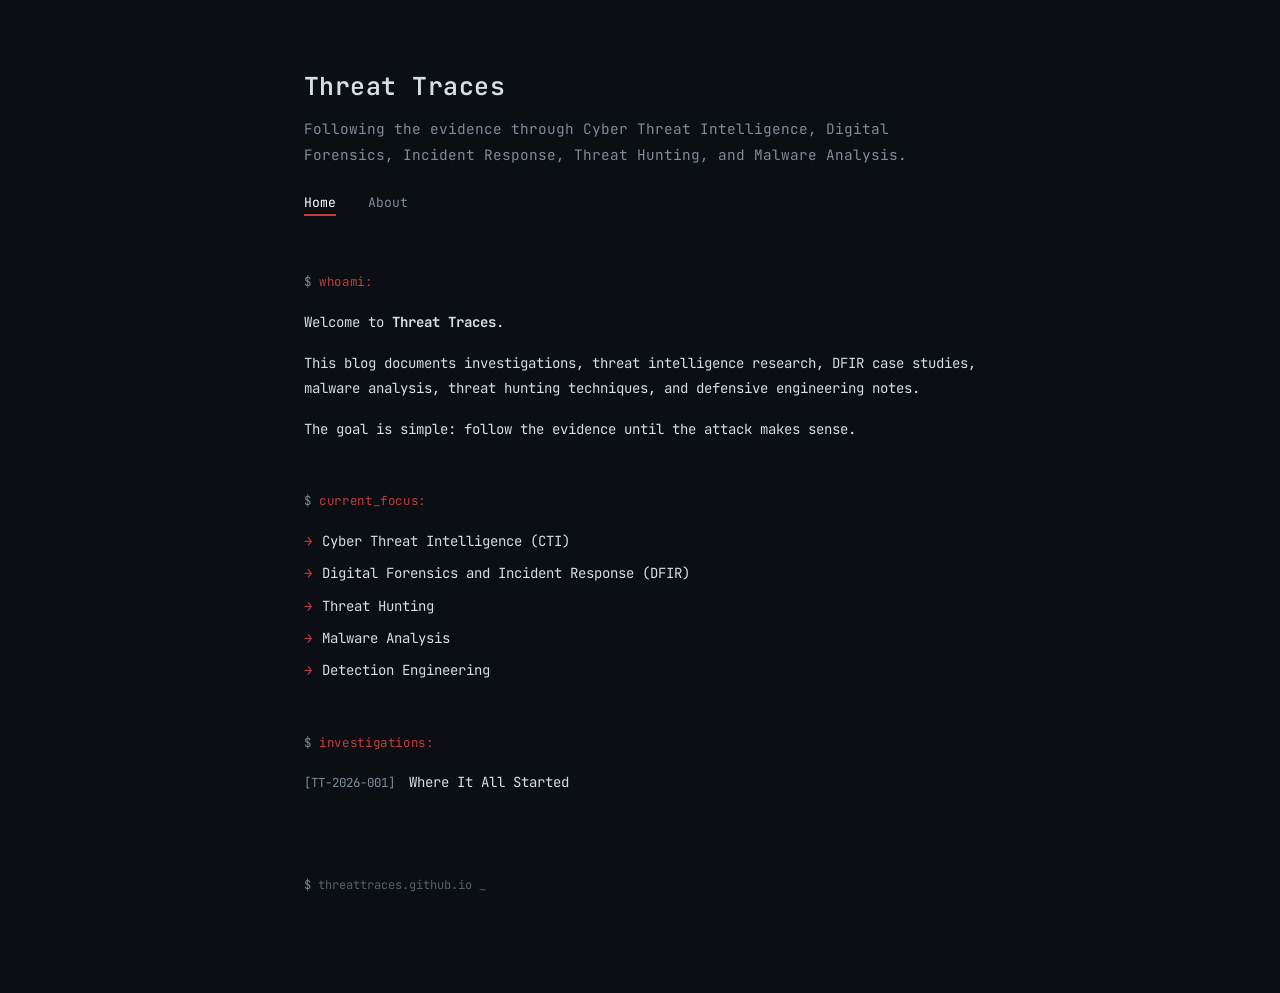
==== commit 6d723538: "Update DFIR description in focus list" ====
--- a/index.html
+++ b/index.html
@@ -49,8 +49,7 @@
 
     <ul class="focus-list">
       <li>Cyber Threat Intelligence (CTI)</li>
-      <li>Digital Forensics (DFIR)</li>
-      <li>Incident Response</li>
+      <li>Digital Forensics and Incident Response (DFIR)</li>
       <li>Threat Hunting</li>
       <li>Malware Analysis</li>
       <li>Detection Engineering</li>
